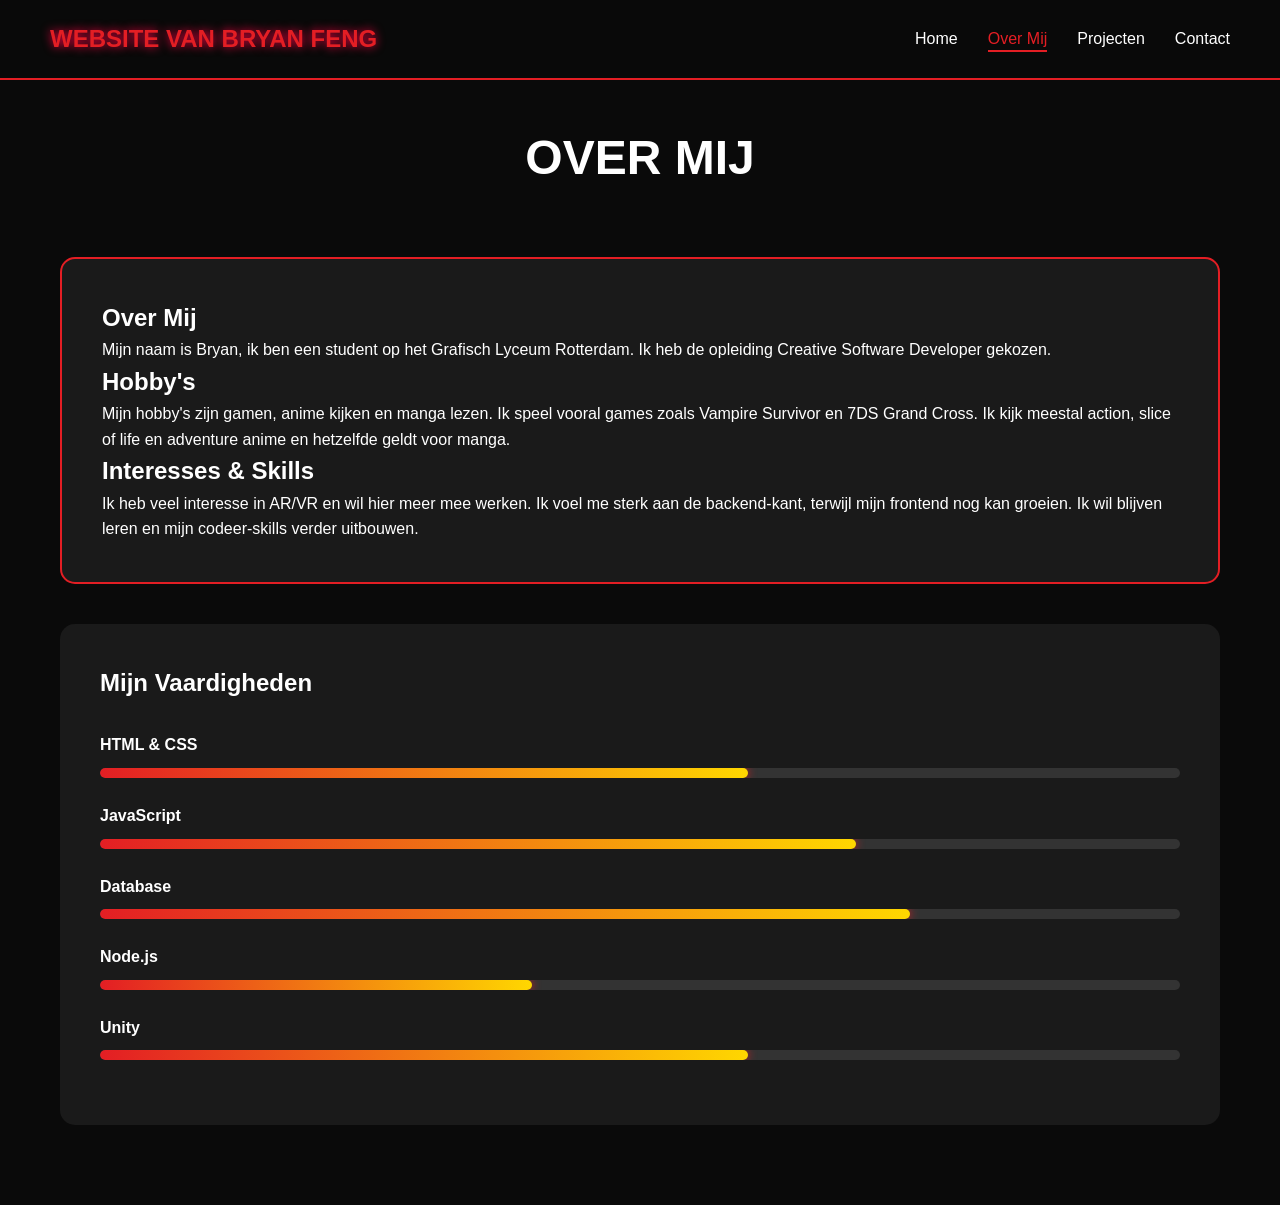
==== pages/about.html @ 2455a453 "Portfoliowebsite" ====
<!DOCTYPE html>
<html lang="nl">
<head>
    <meta charset="UTF-8">
    <meta name="viewport" content="width=device-width, initial-scale=1.0">
    <title>Over Mij</title>
    <link rel="stylesheet" href="../css/style.css">
</head>
<body>
    <div class="loading-screen" id="loadingScreen" aria-live="polite">
        <div class="loader">
            <div class="loader-ring" aria-hidden="true"></div>
            <p class="loading-text">Laden...</p>
        </div>
    </div>

    <!-- Navigation -->
    <nav class="navbar">
        <div class="nav-logo">WEBSITE VAN BRYAN FENG</div>
        <ul class="nav-menu">
            <li><a href="../index.html" class="nav-link">Home</a></li>
            <li><a href="about.html" class="nav-link active">Over Mij</a></li>
            <li><a href="projects.html" class="nav-link">Projecten</a></li>
            <li><a href="contact.html" class="nav-link">Contact</a></li>
        </ul>
    </nav>

    <!-- About Section -->
    <section class="about-section">
        <div class="container">
            <h1 class="section-title">OVER MIJ</h1>
            
            <div class="about-content">
                <div class="about-card">
                    <h1 id="over-mij">Over Mij</h1>
                    <p>Mijn naam is Bryan, ik ben een student op het Grafisch Lyceum Rotterdam. Ik heb de opleiding Creative Software Developer gekozen.</p>

                    <h1>Hobby's</h1>
                    <p>Mijn hobby's zijn gamen, anime kijken en manga lezen. Ik speel vooral games zoals Vampire Survivor en 7DS Grand Cross. Ik kijk meestal action, slice of life en adventure anime en hetzelfde geldt voor manga.</p>

                    <h1>Interesses & Skills</h1>
                    <p>Ik heb veel interesse in AR/VR en wil hier meer mee werken. Ik voel me sterk aan de backend-kant, terwijl mijn frontend nog kan groeien. Ik wil blijven leren en mijn codeer-skills verder uitbouwen.</p>
                </div>

                <div class="skills-section">
                    <h2>Mijn Vaardigheden</h2>
                    <div class="skill-bars">
                        <div class="skill">
                            <div class="skill-name">HTML & CSS</div>
                            <div class="skill-bar">
                                <div class="skill-progress" style="width: 60%"></div>
                            </div>
                        </div>
                        <div class="skill">
                            <div class="skill-name">JavaScript</div>
                            <div class="skill-bar">
                                <div class="skill-progress" style="width: 70%"></div>
                            </div>
                        </div>
                        <div class="skill">
                            <div class="skill-name">Database</div>
                            <div class="skill-bar">
                                <div class="skill-progress" style="width: 75%"></div>
                            </div>
                        </div>
                        <div class="skill">
                            <div class="skill-name">Node.js</div>
                            <div class="skill-bar">
                                <div class="skill-progress" style="width: 40%"></div>
                            </div>
                        </div>
                        <div class="skill">
                            <div class="skill-name">Unity</div>
                            <div class="skill-bar">
                                <div class="skill-progress" style="width: 60%"></div>
                            </div>
                        </div>
                    </div>
                </div>
            </div>
        </div>
    </section>

    <script src="../js/main.js"></script>
</body>
</html>
---- css/style.css ----
/* ===== PORTFOLIO CSS ===== */

/* Reset & Base Styles */
* {
    margin: 0;
    padding: 0;
    box-sizing: border-box;
}

:root {
    /* Hoofdkleur voor knoppen, accenten en randen */
    --primary-color: #e31e24;
    /* Secundaire highlightkleur voor contrast */
    --secondary-color: #ffd700;
    /* Algemene achtergrondkleur van de site */
    --dark-bg: #0a0a0a;
    /* Achtergrondkleur voor kaarten en panelen */
    --card-bg: #1a1a1a;
    /* Standaard tekstkleur */
    --text-color: #ffffff;
    /* Extra gloedkleur voor effecten */
    --accent-glow: #ff0044;
}

/* Basisstijl voor de hele pagina */
body {
    font-family: 'Arial', sans-serif;
    background: var(--dark-bg);
    color: var(--text-color);
    overflow-x: hidden;
    line-height: 1.6;
}

/* Centrale wrapper met vaste max-breedte */
.container {
    max-width: 1200px;
    margin: 0 auto;
    padding: 0 20px;
}

/* ===== LOADING SCREEN ===== */
.loading-screen {
    position: fixed;
    inset: 0;
    background: linear-gradient(135deg, #0a0a0a 0%, #181818 100%);
    display: flex;
    align-items: center;
    justify-content: center;
    z-index: 2000;
    opacity: 1;
    visibility: visible;
    transition: opacity 0.35s ease, visibility 0.35s ease;
}

.loading-screen.hidden {
    /* State na laden: transparant en onzichtbaar */
    opacity: 0;
    visibility: hidden;
}

/* Container van spinner + tekst */
.loader {
    text-align: center;
}

/* Visuele spinner-ring */
.loader-ring {
    width: 84px;
    height: 84px;
    margin: 0 auto 14px;
    border-radius: 50%;
    border: 4px solid rgba(255, 255, 255, 0.15);
    border-top-color: var(--primary-color);
    border-right-color: var(--secondary-color);
    animation: spin 0.9s linear infinite;
}

/* Tekst onder de spinner */
.loading-text {
    font-size: 1rem;
    letter-spacing: 0.08em;
    color: #d9d9d9;
}

/* ===== NAVIGATION ===== */
.navbar {
    position: fixed;
    top: 0;
    left: 0;
    width: 100%;
    background: rgba(10, 10, 10, 0.95);
    backdrop-filter: blur(10px);
    padding: 20px 50px;
    display: flex;
    justify-content: space-between;
    align-items: center;
    z-index: 1000;
    border-bottom: 2px solid var(--primary-color);
    animation: slideDown 0.5s ease;
}

.nav-logo {
    /* Site/brand titel links in de navbar */
    font-size: 1.5rem;
    font-weight: bold;
    color: var(--primary-color);
    text-shadow: 0 0 10px var(--accent-glow);
}

/* Navigatie links naast elkaar */
.nav-menu {
    display: flex;
    list-style: none;
    gap: 30px;
}

/* Stijl van individuele navigatielinks */
.nav-link {
    color: var(--text-color);
    text-decoration: none;
    font-weight: 500;
    position: relative;
    transition: color 0.3s;
}

/* Onderstreep-animatie onder nav links */
.nav-link::before {
    content: '';
    position: absolute;
    bottom: -5px;
    left: 0;
    width: 0;
    height: 2px;
    background: var(--primary-color);
    transition: width 0.3s ease;
}

.nav-link:hover::before,
.nav-link.active::before {
    width: 100%;
}

.nav-link:hover,
.nav-link.active {
    color: var(--primary-color);
}

/* ===== HERO SECTION ===== */
.hero {
    /* Volledige viewport-hoogte voor introductie */
    height: 100vh;
    display: flex;
    align-items: center;
    justify-content: center;
    position: relative;
    overflow: hidden;
}

/* Geanimeerde achtergrondlaag achter de hero content */
.hero-background {
    position: absolute;
    top: 0;
    left: 0;
    width: 100%;
    height: 100%;
    z-index: 0;
    background: 
        radial-gradient(circle at 20% 50%, rgba(227, 30, 36, 0.1) 0%, transparent 50%),
        radial-gradient(circle at 80% 50%, rgba(255, 215, 0, 0.1) 0%, transparent 50%);
    animation: energyMove 10s ease-in-out infinite;
}

/* Tekstblok in het midden van de hero */
.hero-content {
    text-align: center;
    z-index: 1;
    animation: heroAppear 1s ease;
}

/* Naam/titel op de homepage */
.hero-title {
    font-size: 5rem;
    font-weight: bold;
    color: var(--text-color);
    animation: titleFloat 3s ease-in-out infinite;
    text-shadow: 0 0 8px rgba(0,0,0,0.6);
}

/* Korte introductiezin onder de titel */
.hero-subtitle {
    font-size: 1.5rem;
    margin: 20px 0 40px;
    color: #aaa;
}

/* Rij met hero-knoppen */
.hero-actions {
    display: flex;
    justify-content: center;
    gap: 16px;
    flex-wrap: wrap;
}

/* Primaire call-to-action knopstijl */
.btn-primary {
    display: inline-block;
    padding: 15px 40px;
    background: linear-gradient(45deg, var(--primary-color), var(--accent-glow));
    color: var(--text-color);
    text-decoration: none;
    font-weight: bold;
    border-radius: 50px;
    position: relative;
    overflow: hidden;
    transition: transform 0.3s;
    box-shadow: 0 0 20px rgba(227, 30, 36, 0.5);
}

/* Lichtreflectie-effect op knop hover */
.btn-primary::before {
    content: '';
    position: absolute;
    top: 50%;
    left: 50%;
    width: 0;
    height: 0;
    border-radius: 50%;
    background: rgba(255, 255, 255, 0.3);
    transform: translate(-50%, -50%);
    transition: width 0.6s, height 0.6s;
}

.btn-primary:hover::before {
    width: 300px;
    height: 300px;
}

.btn-primary:hover {
    transform: scale(1.05);
    box-shadow: 0 0 40px rgba(227, 30, 36, 0.8);
}

.btn-outline {
    /* Tweede knopvariant met transparante achtergrond */
    background: transparent;
    border: 2px solid var(--primary-color);
}

.btn-outline:hover {
    background: rgba(227, 30, 36, 0.2);
}

/* ===== FEATURES SECTION ===== */
.features {
    padding: 100px 0;
    background: linear-gradient(180deg, var(--dark-bg) 0%, var(--card-bg) 100%);
}

.features .container {
    /* Cards in responsieve gridkolommen */
    display: grid;
    grid-template-columns: repeat(auto-fit, minmax(300px, 1fr));
    gap: 30px;
}

/* Feature kaart basisstijl */
.feature-card {
    background: var(--card-bg);
    padding: 40px;
    border-radius: 15px;
    text-align: center;
    border: 2px solid transparent;
    transition: all 0.3s ease;
    animation: cardFloat 3s ease-in-out infinite;
}

.feature-card:nth-child(2) {
    animation-delay: 1s;
}

.feature-card:nth-child(3) {
    animation-delay: 2s;
}

.feature-card:hover {
    border-color: var(--primary-color);
    box-shadow: 0 10px 40px rgba(227, 30, 36, 0.3);
    transform: translateY(-15px) !important;
}

.card-icon {
    /* Groot icoon boven de feature-titel */
    font-size: 3rem;
    margin-bottom: 20px;
}

.feature-card h3 {
    font-size: 1.5rem;
    margin-bottom: 15px;
    color: var(--primary-color);
}

/* ===== HOME EXTRA CONTENT ===== */
.motivation-section {
    padding: 100px 0;
    background: linear-gradient(180deg, var(--card-bg) 0%, #121212 100%);
}

.motivation-grid {
    /* Motivatieblokken in responsive grid */
    display: grid;
    grid-template-columns: repeat(auto-fit, minmax(260px, 1fr));
    gap: 24px;
}

/* Card voor motivatie content */
.motivation-card {
    background: #141414;
    border: 1px solid #2b2b2b;
    border-radius: 14px;
    padding: 28px;
    transition: transform 0.25s ease, border-color 0.25s ease;
}

.motivation-card:hover {
    transform: translateY(-8px);
    border-color: var(--primary-color);
}

.motivation-card h3 {
    color: var(--secondary-color);
    margin-bottom: 12px;
}

.internship-section {
    padding: 70px 0 110px;
    background: linear-gradient(160deg, #101010 0%, #0a0a0a 100%);
}

.internship-box {
    /* Uitgelicht blok voor stage-oproep */
    background: linear-gradient(135deg, rgba(227, 30, 36, 0.15) 0%, rgba(255, 215, 0, 0.08) 100%);
    border: 1px solid rgba(227, 30, 36, 0.5);
    border-radius: 18px;
    padding: 40px;
    text-align: center;
}

.internship-label {
    display: inline-block;
    font-size: 0.85rem;
    letter-spacing: 0.12em;
    color: var(--secondary-color);
    margin-bottom: 10px;
}

.internship-box h2 {
    font-size: 2rem;
    margin-bottom: 14px;
}

.internship-box p {
    max-width: 760px;
    margin: 0 auto 24px;
    color: #e4e4e4;
}

.internship-tags {
    /* Lijst met vaardigheids-tags */
    display: flex;
    justify-content: center;
    flex-wrap: wrap;
    gap: 10px;
    margin-bottom: 28px;
}

/* ===== ABOUT PAGE ===== */
.about-section,
.projects-section,
.contact-section {
    padding: 120px 20px 80px;
    min-height: 100vh;
}

.section-title {
    text-align: center;
    margin-bottom: 60px;
    font-size: 3rem;
}

.about-content {
    /* Verticale layout voor over-mij onderdelen */
    display: grid;
    gap: 40px;
}

/* Informatieve kaart op de over-mij pagina */
.about-card {
    background: var(--card-bg);
    padding: 40px;
    border-radius: 15px;
    border: 2px solid var(--primary-color);
    animation: slideInLeft 0.8s ease;
}

.about-card h2 {
    color: var(--primary-color);
    margin-bottom: 20px;
}

.skills-section {
    /* Tweede kaart met skills */
    background: var(--card-bg);
    padding: 40px;
    border-radius: 15px;
    animation: slideInRight 0.8s ease;
}

.skill-bars {
    margin-top: 30px;
}

.skill {
    margin-bottom: 25px;
}

.skill-name {
    margin-bottom: 10px;
    font-weight: bold;
}

.skill-bar {
    /* Achtergrondrail van een skill meter */
    width: 100%;
    height: 10px;
    background: #333;
    border-radius: 10px;
    overflow: hidden;
}

/* Gevulde voortgang van een skill meter */
.skill-progress {
    height: 100%;
    background: linear-gradient(90deg, var(--primary-color), var(--secondary-color));
    border-radius: 10px;
    animation: fillBar 1.5s ease forwards;
    box-shadow: 0 0 10px var(--primary-color);
}

/* ===== PROJECTS PAGE ===== */
.projects-grid {
    /* Projecten in kaartgrid */
    display: grid;
    grid-template-columns: repeat(auto-fit, minmax(300px, 1fr));
    gap: 30px;
}

/* Individuele projectkaart */
.project-card {
    background: var(--card-bg);
    border-radius: 15px;
    overflow: hidden;
    border: 2px solid transparent;
    transition: all 0.3s ease;
    animation: projectFadeIn 0.6s ease forwards;
    opacity: 0;
}

.project-card:nth-child(1) { animation-delay: 0.1s; }
.project-card:nth-child(2) { animation-delay: 0.2s; }
.project-card:nth-child(3) { animation-delay: 0.3s; }
.project-card:nth-child(4) { animation-delay: 0.4s; }

.project-card {
    transform: translateY(20px);
}

.project-card:hover {
    border-color: var(--primary-color);
    box-shadow: 0 10px 40px rgba(227, 30, 36, 0.4);
    transform: translateY(-10px) !important;
}

.project-image {
    /* Vaste afbeeldingszone bovenin projectkaart */
    height: 200px;
    background: linear-gradient(135deg, #1a1a1a, #2a2a2a);
    display: flex;
    align-items: center;
    justify-content: center;
}

.placeholder-img {
    font-size: 4rem;
}

.project-content {
    padding: 25px;
}

.project-content h3 {
    color: var(--primary-color);
    margin-bottom: 10px;
}

.project-tags {
    /* Labels onder elk project */
    margin-top: 15px;
    display: flex;
    gap: 10px;
    flex-wrap: wrap;
}

.tag {
    background: var(--primary-color);
    padding: 5px 15px;
    border-radius: 20px;
    font-size: 0.85rem;
}

/* ===== CONTACT PAGE ===== */
.contact-content {
    /* Contactlayout gecentreerd op 1 kolom */
    display: grid;
    grid-template-columns: 1fr;
    gap: 40px;
    justify-items: center;
}

/* Hoofdkaart met contactgegevens */
.contact-info {
    background: var(--card-bg);
    padding: 40px;
    border-radius: 15px;
    border: 2px solid var(--primary-color);
    width: min(100%, 760px);
}

.contact-info h2 {
    color: var(--primary-color);
    margin-bottom: 15px;
}

.contact-items {
    margin: 30px 0;
}

.contact-item {
    /* Rij met icoon + waarde (mail, tel, locatie) */
    display: flex;
    align-items: center;
    gap: 15px;
    margin-bottom: 15px;
}

/* Klikbare contactwaarden (mailto/tel) */
.contact-link {
    color: var(--text-color);
    text-decoration: none;
    border-bottom: 1px solid transparent;
    transition: color 0.25s ease, border-color 0.25s ease;
}

.contact-link:hover {
    color: var(--secondary-color);
    border-color: var(--secondary-color);
}

.contact-icon {
    font-size: 1.5rem;
}

.social-links {
    /* Rij met social knoppen */
    display: flex;
    gap: 15px;
    margin-top: 30px;
}

.social-link {
    padding: 10px 20px;
    background: var(--primary-color);
    color: var(--text-color);
    text-decoration: none;
    border-radius: 8px;
    transition: transform 0.3s;
}

.social-link:hover {
    transform: translateY(-5px);
    box-shadow: 0 5px 20px rgba(227, 30, 36, 0.5);
}

/* ===== ANIMATIONS (KEYFRAMES) ===== */
/* Loader ring rotatie tijdens laden */
@keyframes spin {
    from { transform: rotate(0deg); }
    to { transform: rotate(360deg); }
}

/* Navbar komt van boven in beeld */
@keyframes slideDown {
    from {
        transform: translateY(-100%);
        opacity: 0;
    }
    to {
        transform: translateY(0);
        opacity: 1;
    }
}

/* Beweging van de hero achtergrondgradient */
@keyframes energyMove {
    0%, 100% { transform: translate(-10%, -10%) rotate(0deg); }
    50% { transform: translate(10%, 10%) rotate(180deg); }
}

/* Hero content fade-in vanaf onder */
@keyframes heroAppear {
    from {
        opacity: 0;
        transform: translateY(50px);
    }
    to {
        opacity: 1;
        transform: translateY(0);
    }
}

/* Subtiele op-en-neer animatie van de hero titel */
@keyframes titleFloat {
    0%, 100% { transform: translateY(0); }
    50% { transform: translateY(-6px); }
}

/* Zweefeffect op feature cards */
@keyframes cardFloat {
    0%, 100% { transform: translateY(0); }
    50% { transform: translateY(-10px); }
}

/* About kaart schuift van links naar binnen */
@keyframes slideInLeft {
    from {
        opacity: 0;
        transform: translateX(-50px);
    }
    to {
        opacity: 1;
        transform: translateX(0);
    }
}

/* Skills kaart schuift van rechts naar binnen */
@keyframes slideInRight {
    from {
        opacity: 0;
        transform: translateX(50px);
    }
    to {
        opacity: 1;
        transform: translateX(0);
    }
}

/* Skill bars vullen van 0 naar ingestelde breedte */
@keyframes fillBar {
    from { width: 0; }
}

/* Project cards faden en schuiven in beeld */
@keyframes projectFadeIn {
    to {
        opacity: 1;
        transform: translateY(0);
    }
}

/* ===== RESPONSIVE (MEDIA QUERY) ===== */
/* Mobiele layout en typografie voor schermen t/m 768px */
@media (max-width: 768px) {
    .hero-title {
        font-size: 3rem;
    }

    .hero-subtitle {
        font-size: 1.1rem;
    }
    
    .navbar {
        padding: 20px;
    }
    
    .nav-menu {
        gap: 15px;
        font-size: 0.9rem;
    }
    
    .contact-content {
        grid-template-columns: 1fr;
    }

    .internship-box {
        padding: 28px 20px;
    }

    .internship-box h2 {
        font-size: 1.5rem;
    }
    
}
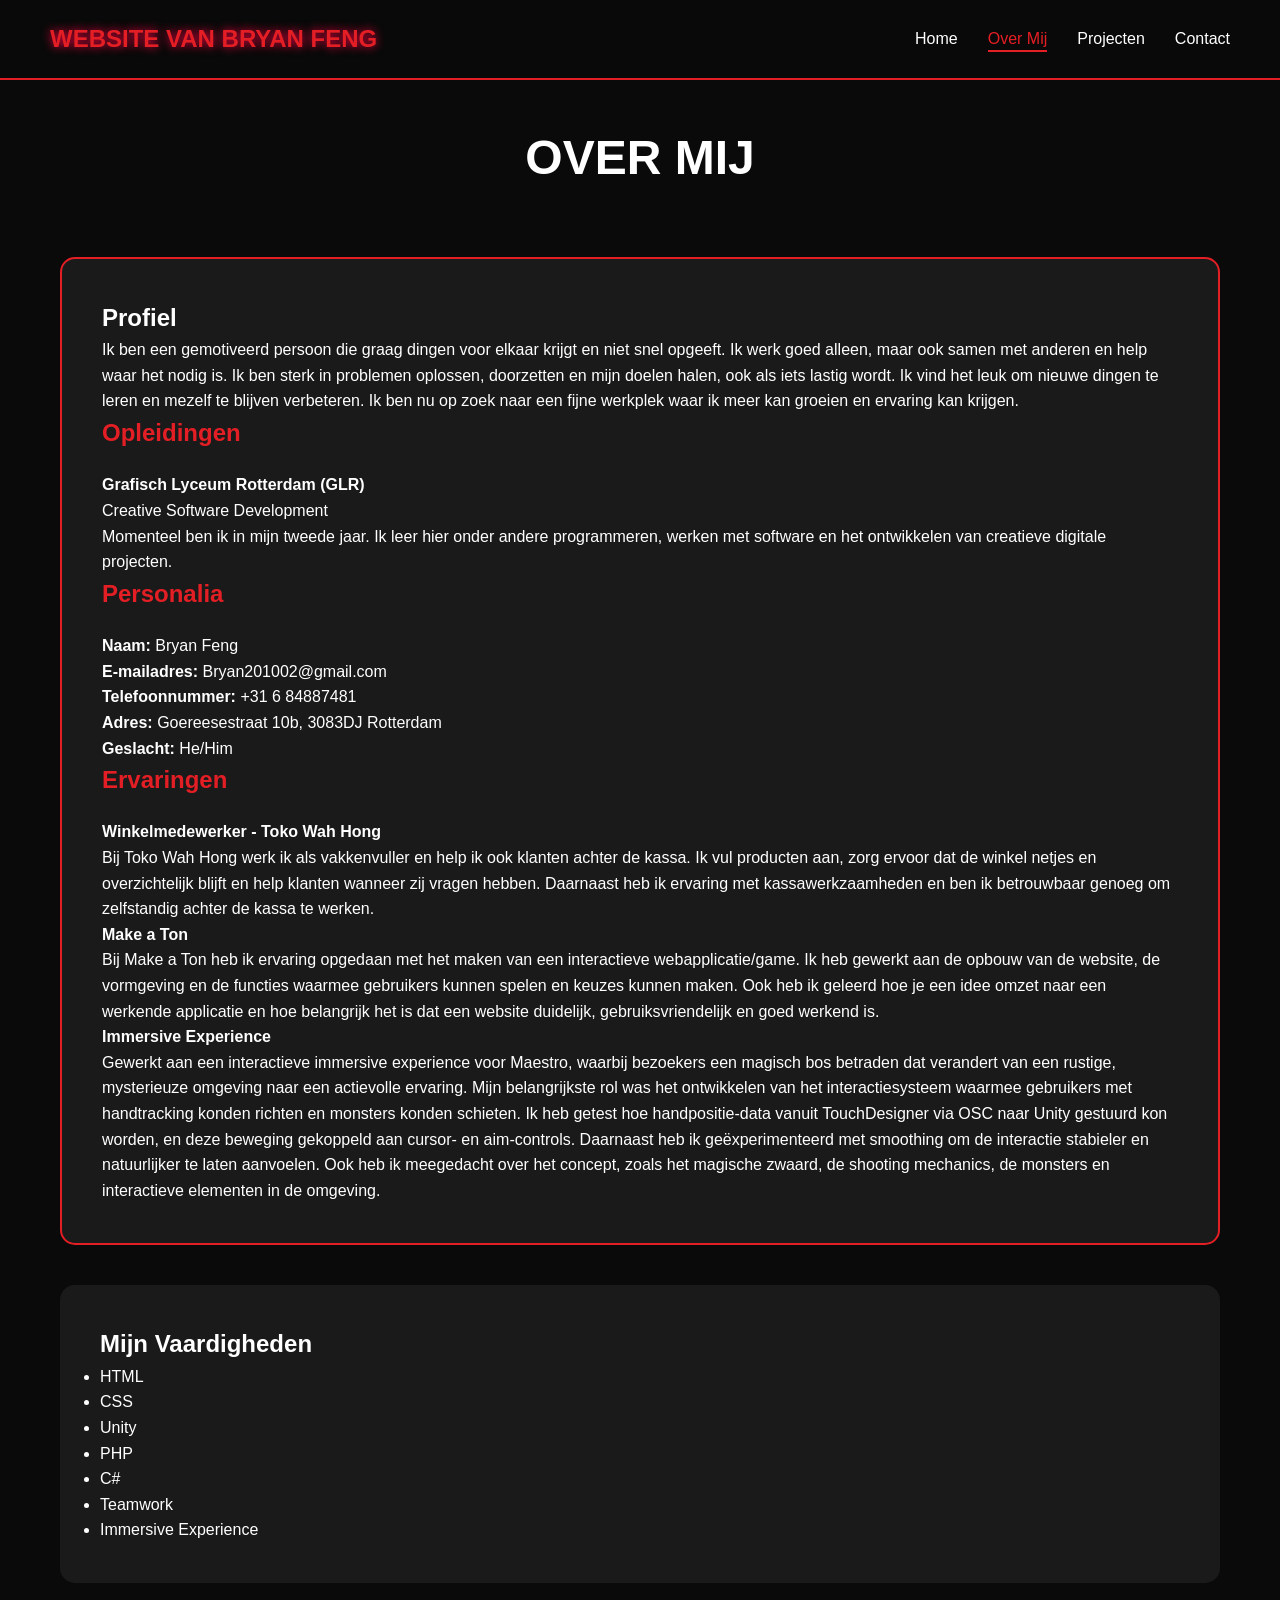
==== commit 311ad7be: "Change about page" ====
--- a/pages/about.html
+++ b/pages/about.html
@@ -32,50 +32,38 @@
             
             <div class="about-content">
                 <div class="about-card">
-                    <h1 id="over-mij">Over Mij</h1>
-                    <p>Mijn naam is Bryan, ik ben een student op het Grafisch Lyceum Rotterdam. Ik heb de opleiding Creative Software Developer gekozen.</p>
+                    <h1 id="over-mij">Profiel</h1>
+                    <p>Ik ben een gemotiveerd persoon die graag dingen voor elkaar krijgt en niet snel opgeeft. Ik werk goed alleen, maar ook samen met anderen en help waar het nodig is. Ik ben sterk in problemen oplossen, doorzetten en mijn doelen halen, ook als iets lastig wordt. Ik vind het leuk om nieuwe dingen te leren en mezelf te blijven verbeteren. Ik ben nu op zoek naar een fijne werkplek waar ik meer kan groeien en ervaring kan krijgen.</p>
 
-                    <h1>Hobby's</h1>
-                    <p>Mijn hobby's zijn gamen, anime kijken en manga lezen. Ik speel vooral games zoals Vampire Survivor en 7DS Grand Cross. Ik kijk meestal action, slice of life en adventure anime en hetzelfde geldt voor manga.</p>
+                    <h2>Opleidingen</h2>
+                    <p><strong>Grafisch Lyceum Rotterdam (GLR)</strong><br>Creative Software Development<br>Momenteel ben ik in mijn tweede jaar. Ik leer hier onder andere programmeren, werken met software en het ontwikkelen van creatieve digitale projecten.</p>
 
-                    <h1>Interesses & Skills</h1>
-                    <p>Ik heb veel interesse in AR/VR en wil hier meer mee werken. Ik voel me sterk aan de backend-kant, terwijl mijn frontend nog kan groeien. Ik wil blijven leren en mijn codeer-skills verder uitbouwen.</p>
+                    <h2>Personalia</h2>
+                    <p><strong>Naam:</strong> Bryan Feng<br>
+                    <strong>E-mailadres:</strong> Bryan201002@gmail.com<br>
+                    <strong>Telefoonnummer:</strong> +31 6 84887481<br>
+                    <strong>Adres:</strong> Goereesestraat 10b, 3083DJ Rotterdam<br>
+                    <strong>Geslacht:</strong> He/Him</p>
+
+                    <h2>Ervaringen</h2>
+                    <p><strong>Winkelmedewerker - Toko Wah Hong</strong><br>Bij Toko Wah Hong werk ik als vakkenvuller en help ik ook klanten achter de kassa. Ik vul producten aan, zorg ervoor dat de winkel netjes en overzichtelijk blijft en help klanten wanneer zij vragen hebben. Daarnaast heb ik ervaring met kassawerkzaamheden en ben ik betrouwbaar genoeg om zelfstandig achter de kassa te werken.</p>
+
+                    <p><strong>Make a Ton</strong><br>Bij Make a Ton heb ik ervaring opgedaan met het maken van een interactieve webapplicatie/game. Ik heb gewerkt aan de opbouw van de website, de vormgeving en de functies waarmee gebruikers kunnen spelen en keuzes kunnen maken. Ook heb ik geleerd hoe je een idee omzet naar een werkende applicatie en hoe belangrijk het is dat een website duidelijk, gebruiksvriendelijk en goed werkend is.</p>
+
+                    <p><strong>Immersive Experience</strong><br>Gewerkt aan een interactieve immersive experience voor Maestro, waarbij bezoekers een magisch bos betraden dat verandert van een rustige, mysterieuze omgeving naar een actievolle ervaring. Mijn belangrijkste rol was het ontwikkelen van het interactiesysteem waarmee gebruikers met handtracking konden richten en monsters konden schieten. Ik heb getest hoe handpositie-data vanuit TouchDesigner via OSC naar Unity gestuurd kon worden, en deze beweging gekoppeld aan cursor- en aim-controls. Daarnaast heb ik geëxperimenteerd met smoothing om de interactie stabieler en natuurlijker te laten aanvoelen. Ook heb ik meegedacht over het concept, zoals het magische zwaard, de shooting mechanics, de monsters en interactieve elementen in de omgeving.</p>
                 </div>
 
                 <div class="skills-section">
                     <h2>Mijn Vaardigheden</h2>
-                    <div class="skill-bars">
-                        <div class="skill">
-                            <div class="skill-name">HTML & CSS</div>
-                            <div class="skill-bar">
-                                <div class="skill-progress" style="width: 60%"></div>
-                            </div>
-                        </div>
-                        <div class="skill">
-                            <div class="skill-name">JavaScript</div>
-                            <div class="skill-bar">
-                                <div class="skill-progress" style="width: 70%"></div>
-                            </div>
-                        </div>
-                        <div class="skill">
-                            <div class="skill-name">Database</div>
-                            <div class="skill-bar">
-                                <div class="skill-progress" style="width: 75%"></div>
-                            </div>
-                        </div>
-                        <div class="skill">
-                            <div class="skill-name">Node.js</div>
-                            <div class="skill-bar">
-                                <div class="skill-progress" style="width: 40%"></div>
-                            </div>
-                        </div>
-                        <div class="skill">
-                            <div class="skill-name">Unity</div>
-                            <div class="skill-bar">
-                                <div class="skill-progress" style="width: 60%"></div>
-                            </div>
-                        </div>
-                    </div>
+                    <ul>
+                        <li>HTML</li>
+                        <li>CSS</li>
+                        <li>Unity</li>
+                        <li>PHP</li>
+                        <li>C#</li>
+                        <li>Teamwork</li>
+                        <li>Immersive Experience</li>
+                    </ul>
                 </div>
             </div>
         </div>
--- a/css/style.css
+++ b/css/style.css
@@ -455,6 +455,12 @@
     gap: 30px;
 }
 
+.project-link {
+    text-decoration: none;
+    color: inherit;
+    display: block;
+}
+
 /* Individuele projectkaart */
 .project-card {
     background: var(--card-bg);
@@ -490,6 +496,13 @@
     justify-content: center;
 }
 
+.project-img {
+    width: 100%;
+    height: 100%;
+    object-fit: cover;
+    display: block;
+}
+
 .placeholder-img {
     font-size: 4rem;
 }
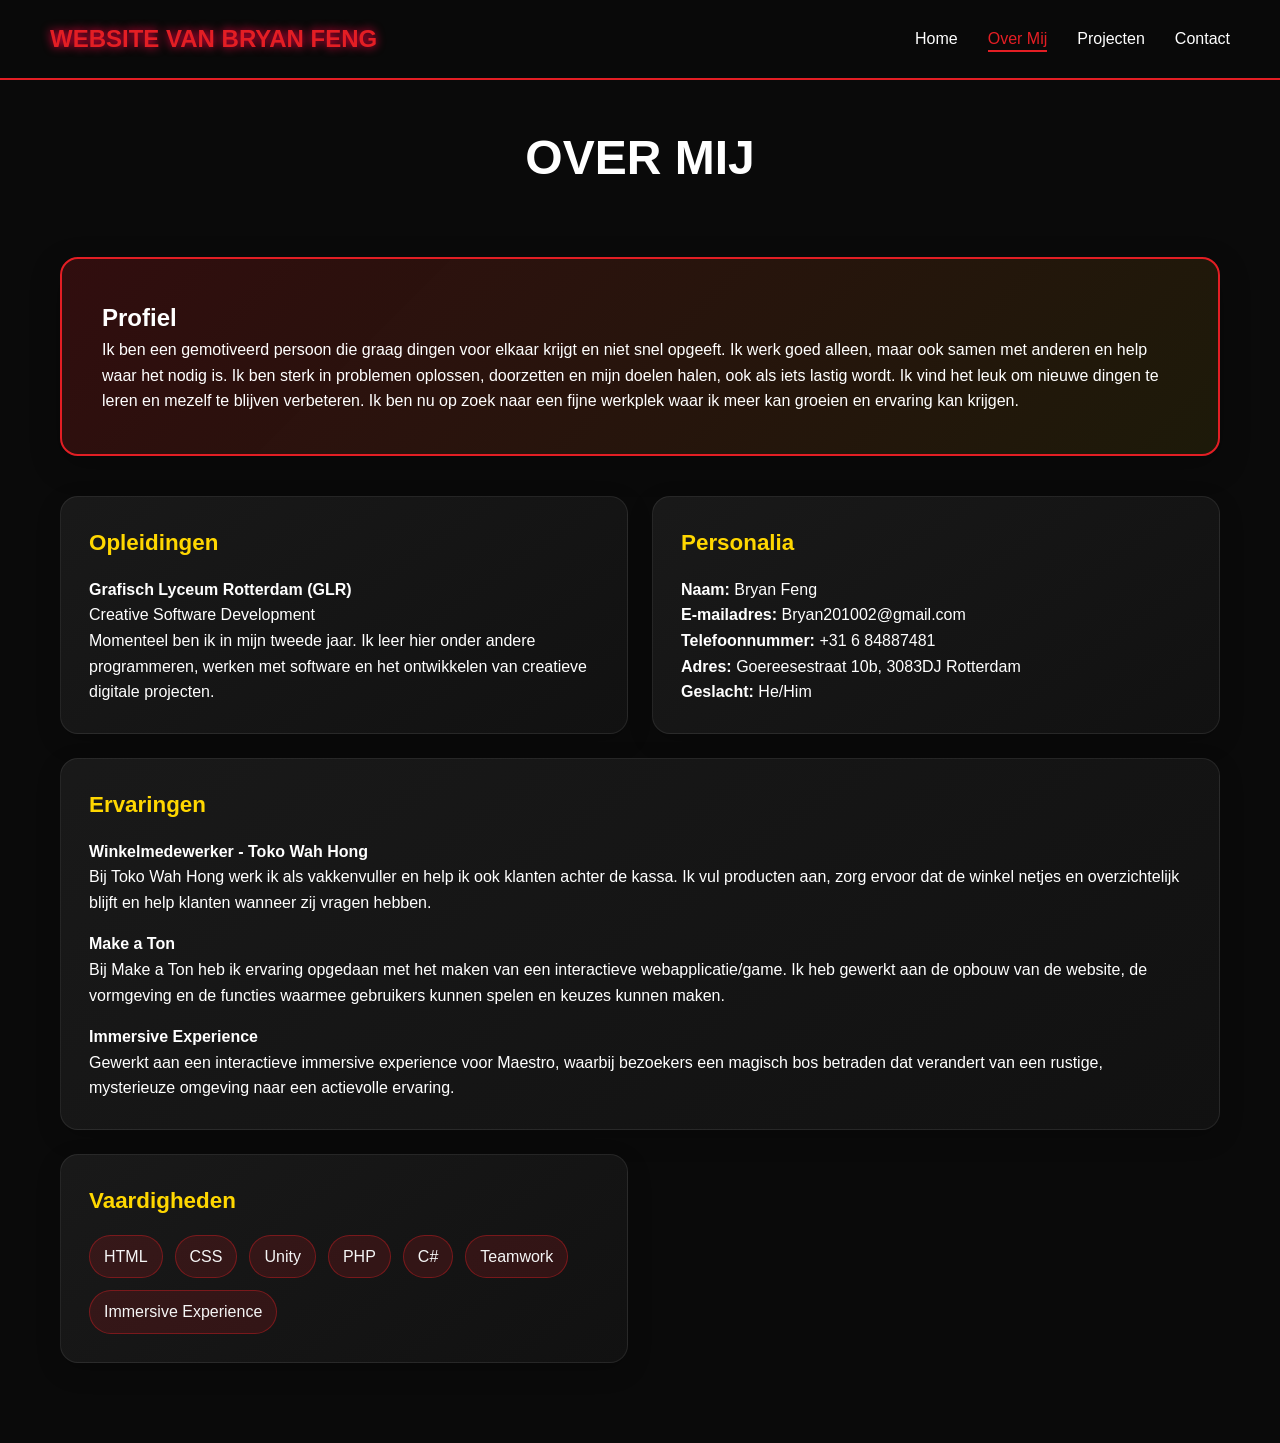
==== commit a2d107ab: "Update about and projects pages" ====
--- a/pages/about.html
+++ b/pages/about.html
@@ -31,40 +31,51 @@
             <h1 class="section-title">OVER MIJ</h1>
             
             <div class="about-content">
-                <div class="about-card">
+                <div class="about-card intro-card">
                     <h1 id="over-mij">Profiel</h1>
                     <p>Ik ben een gemotiveerd persoon die graag dingen voor elkaar krijgt en niet snel opgeeft. Ik werk goed alleen, maar ook samen met anderen en help waar het nodig is. Ik ben sterk in problemen oplossen, doorzetten en mijn doelen halen, ook als iets lastig wordt. Ik vind het leuk om nieuwe dingen te leren en mezelf te blijven verbeteren. Ik ben nu op zoek naar een fijne werkplek waar ik meer kan groeien en ervaring kan krijgen.</p>
-
-                    <h2>Opleidingen</h2>
-                    <p><strong>Grafisch Lyceum Rotterdam (GLR)</strong><br>Creative Software Development<br>Momenteel ben ik in mijn tweede jaar. Ik leer hier onder andere programmeren, werken met software en het ontwikkelen van creatieve digitale projecten.</p>
-
-                    <h2>Personalia</h2>
-                    <p><strong>Naam:</strong> Bryan Feng<br>
-                    <strong>E-mailadres:</strong> Bryan201002@gmail.com<br>
-                    <strong>Telefoonnummer:</strong> +31 6 84887481<br>
-                    <strong>Adres:</strong> Goereesestraat 10b, 3083DJ Rotterdam<br>
-                    <strong>Geslacht:</strong> He/Him</p>
-
-                    <h2>Ervaringen</h2>
-                    <p><strong>Winkelmedewerker - Toko Wah Hong</strong><br>Bij Toko Wah Hong werk ik als vakkenvuller en help ik ook klanten achter de kassa. Ik vul producten aan, zorg ervoor dat de winkel netjes en overzichtelijk blijft en help klanten wanneer zij vragen hebben. Daarnaast heb ik ervaring met kassawerkzaamheden en ben ik betrouwbaar genoeg om zelfstandig achter de kassa te werken.</p>
-
-                    <p><strong>Make a Ton</strong><br>Bij Make a Ton heb ik ervaring opgedaan met het maken van een interactieve webapplicatie/game. Ik heb gewerkt aan de opbouw van de website, de vormgeving en de functies waarmee gebruikers kunnen spelen en keuzes kunnen maken. Ook heb ik geleerd hoe je een idee omzet naar een werkende applicatie en hoe belangrijk het is dat een website duidelijk, gebruiksvriendelijk en goed werkend is.</p>
-
-                    <p><strong>Immersive Experience</strong><br>Gewerkt aan een interactieve immersive experience voor Maestro, waarbij bezoekers een magisch bos betraden dat verandert van een rustige, mysterieuze omgeving naar een actievolle ervaring. Mijn belangrijkste rol was het ontwikkelen van het interactiesysteem waarmee gebruikers met handtracking konden richten en monsters konden schieten. Ik heb getest hoe handpositie-data vanuit TouchDesigner via OSC naar Unity gestuurd kon worden, en deze beweging gekoppeld aan cursor- en aim-controls. Daarnaast heb ik geëxperimenteerd met smoothing om de interactie stabieler en natuurlijker te laten aanvoelen. Ook heb ik meegedacht over het concept, zoals het magische zwaard, de shooting mechanics, de monsters en interactieve elementen in de omgeving.</p>
                 </div>
 
-                <div class="skills-section">
-                    <h2>Mijn Vaardigheden</h2>
-                    <ul>
-                        <li>HTML</li>
-                        <li>CSS</li>
-                        <li>Unity</li>
-                        <li>PHP</li>
-                        <li>C#</li>
-                        <li>Teamwork</li>
-                        <li>Immersive Experience</li>
-                    </ul>
+                <div class="info-grid">
+                    <article class="info-card">
+                        <h2>Opleidingen</h2>
+                        <p><strong>Grafisch Lyceum Rotterdam (GLR)</strong><br>Creative Software Development<br>Momenteel ben ik in mijn tweede jaar. Ik leer hier onder andere programmeren, werken met software en het ontwikkelen van creatieve digitale projecten.</p>
+                    </article>
+
+                    <article class="info-card">
+                        <h2>Personalia</h2>
+                        <p><strong>Naam:</strong> Bryan Feng<br>
+                        <strong>E-mailadres:</strong> Bryan201002@gmail.com<br>
+                        <strong>Telefoonnummer:</strong> +31 6 84887481<br>
+                        <strong>Adres:</strong> Goereesestraat 10b, 3083DJ Rotterdam<br>
+                        <strong>Geslacht:</strong> He/Him</p>
+                    </article>
+
+                    <article class="info-card wide-card">
+                        <h2>Ervaringen</h2>
+                        <div class="experience-list">
+                            <p><strong>Winkelmedewerker - Toko Wah Hong</strong><br>Bij Toko Wah Hong werk ik als vakkenvuller en help ik ook klanten achter de kassa. Ik vul producten aan, zorg ervoor dat de winkel netjes en overzichtelijk blijft en help klanten wanneer zij vragen hebben.</p>
+
+                            <p><strong>Make a Ton</strong><br>Bij Make a Ton heb ik ervaring opgedaan met het maken van een interactieve webapplicatie/game. Ik heb gewerkt aan de opbouw van de website, de vormgeving en de functies waarmee gebruikers kunnen spelen en keuzes kunnen maken.</p>
+
+                            <p><strong>Immersive Experience</strong><br>Gewerkt aan een interactieve immersive experience voor Maestro, waarbij bezoekers een magisch bos betraden dat verandert van een rustige, mysterieuze omgeving naar een actievolle ervaring.</p>
+                        </div>
+                    </article>
+
+                    <article class="info-card">
+                        <h2>Vaardigheden</h2>
+                        <ul class="skills-list">
+                            <li>HTML</li>
+                            <li>CSS</li>
+                            <li>Unity</li>
+                            <li>PHP</li>
+                            <li>C#</li>
+                            <li>Teamwork</li>
+                            <li>Immersive Experience</li>
+                        </ul>
+                    </article>
                 </div>
+            </div>
             </div>
         </div>
     </section>
--- a/css/style.css
+++ b/css/style.css
@@ -398,9 +398,14 @@
 .about-card {
     background: var(--card-bg);
     padding: 40px;
-    border-radius: 15px;
+    border-radius: 18px;
     border: 2px solid var(--primary-color);
     animation: slideInLeft 0.8s ease;
+    box-shadow: 0 10px 30px rgba(0, 0, 0, 0.25);
+}
+
+.intro-card {
+    background: linear-gradient(135deg, rgba(227, 30, 36, 0.18) 0%, rgba(255, 215, 0, 0.08) 100%);
 }
 
 .about-card h2 {
@@ -408,12 +413,59 @@
     margin-bottom: 20px;
 }
 
-.skills-section {
-    /* Tweede kaart met skills */
-    background: var(--card-bg);
-    padding: 40px;
-    border-radius: 15px;
+.info-grid {
+    display: grid;
+    grid-template-columns: repeat(2, minmax(0, 1fr));
+    gap: 24px;
+}
+
+.info-card {
+    background: linear-gradient(145deg, rgba(26, 26, 26, 0.97) 0%, rgba(18, 18, 18, 0.95) 100%);
+    padding: 28px;
+    border-radius: 18px;
+    border: 1px solid rgba(255, 255, 255, 0.08);
+    box-shadow: 0 8px 24px rgba(0, 0, 0, 0.2);
     animation: slideInRight 0.8s ease;
+}
+
+.info-card h2 {
+    color: var(--secondary-color);
+    margin-bottom: 16px;
+    font-size: 1.4rem;
+}
+
+.wide-card {
+    grid-column: span 2;
+}
+
+.experience-list p + p {
+    margin-top: 16px;
+}
+
+.skills-list {
+    list-style: none;
+    display: flex;
+    flex-wrap: wrap;
+    gap: 12px;
+    padding: 0;
+}
+
+.skills-list li {
+    background: rgba(227, 30, 36, 0.15);
+    border: 1px solid rgba(227, 30, 36, 0.4);
+    border-radius: 999px;
+    padding: 8px 14px;
+    color: #f5f5f5;
+}
+
+@media (max-width: 768px) {
+    .info-grid {
+        grid-template-columns: 1fr;
+    }
+
+    .wide-card {
+        grid-column: span 1;
+    }
 }
 
 .skill-bars {
